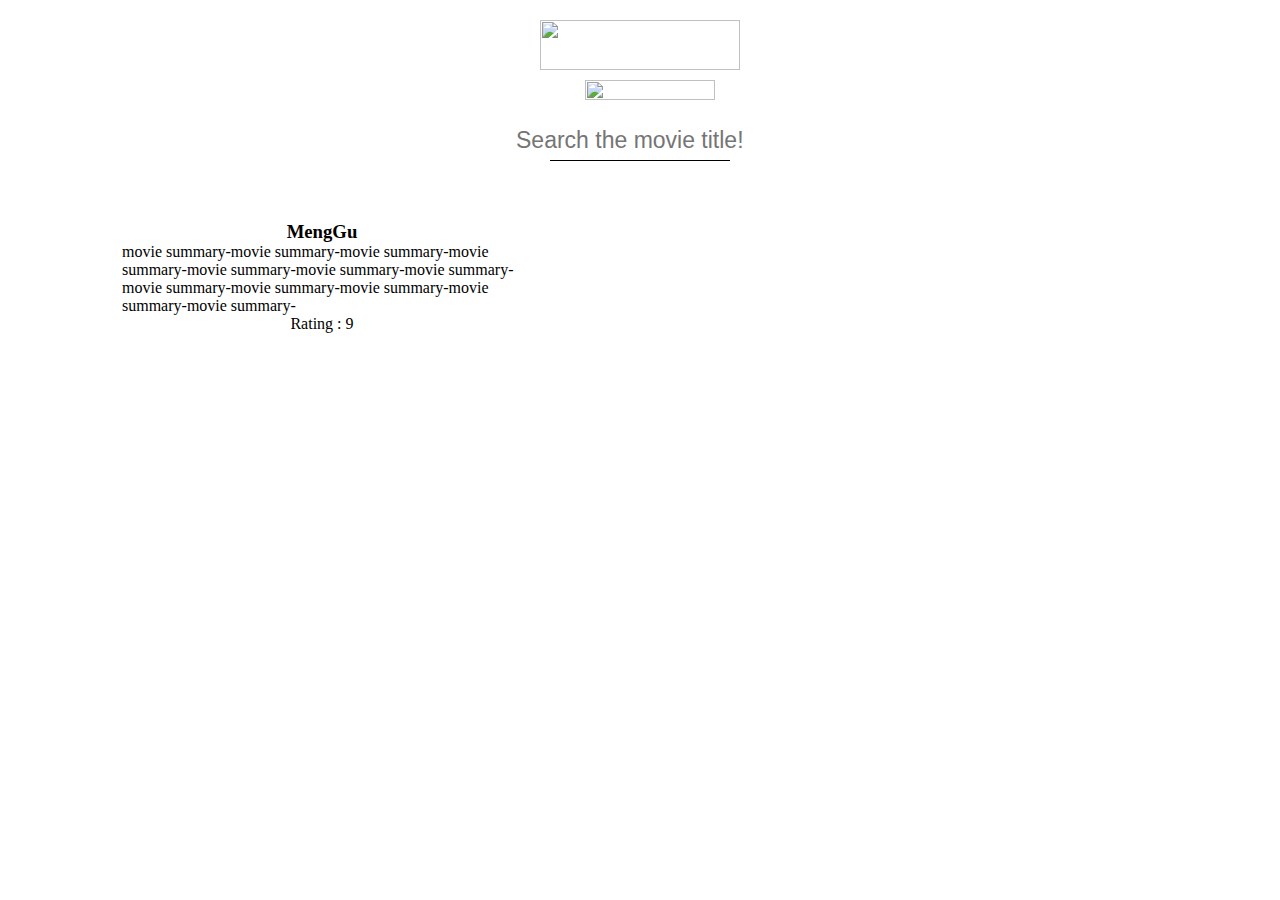
==== index.html @ 294d4c4d "index:search수정" ====
<!DOCTYPE html>
<html lang="ko">
  <head>
    <meta charset="UTF-8" />
    <meta http-equiv="X-UA-Compatible" content="IE=edge" />
    <meta name="viewport" content="width=device-width, initial-scale=1.0" />
    <title>🎬Mega BOX🎬</title>
    <link rel="stylesheet" href="./css/index.css" />
  </head>
  <body>
    <div class="header">
      <div class="title">
        <p class="logo">
          <img class="logo_img" src="./img/logo.png" alt="" />
          <img class="logo_img2" src="./img/logo-sub.png" alt="" />
        </p>
      </div>
    </div>
    <form class="searchbox">
      <!-- <label id="search_letter" for="search">Movie search:</label> -->
      <input
        onkeyup="submitName(event)"
        type="text"
        class="search2"
        id="search"
        placeholder="Search the movie title!"
      />
      <button
        onclick="filter(event)"
        type="button"
        class="searching"
        id="searchBtn"
      >
        <i class="iconset icon_search"></i>
      </button>
    </form>

    <section id="card-list" class="card_container">
      <div class="card">
        <img class="img" id="img" src="./맹구.png" alt="" />

        <h3 class="movie-title">MengGu</h3>
        <p class="movie_overview">
          movie summary-movie summary-movie summary-movie summary-movie
          summary-movie summary-movie summary-movie summary-movie summary-movie
          summary-movie summary-movie summary-
        </p>
        <p class="movie_vote_average">Rating : 9</p>
      </div>
    </section>
    <script src="./js/index.js" type="module"></script>
  </body>
</html>
---- css/index.css ----
* {
  box-sizing: border-box;
  margin: 0;
  padding: 0;
}
body {
}

/* 메가박스 글씨 */
.header {
}
.title {
  /* background-color: goldenrod; */
  display: flex;
  flex-direction: column;
  justify-content: center;
  align-items: center;
}
.logo {
  margin-bottom: -5px;
  margin-top: 20px;
}
.logo_img {
  display: flex;
  justify-content: center;
  align-items: center;
  margin-bottom: 10px;
  width: 200px;
  height: 50px;
}
.logo_img2 {
  display: flex;
  justify-content: center;
  align-items: center;
  margin-left: 45px;
  margin-bottom: 10px;
  width: 130px;
  height: 20px;
}

/* 제목 물결치게 하기 --- */
@keyframes anime_textup {
  0% {
    top: 0;
  }
  20% {
    top: -0.2rem;
  }
  40% {
    top: 0;
  }
  60% {
    top: 0;
  }
  80% {
    top: 0;
  }
  100% {
    top: 0;
  }
}

.header span {
  position: relative;
  animation: anime_textup 1.5s infinite;
}

.header span:nth-of-type(1) {
  animation-delay: 0.1s;
}

.header span:nth-of-type(2) {
  animation-delay: 0.2s;
}

.header span:nth-of-type(3) {
  animation-delay: 0.3s;
}

.header span:nth-of-type(4) {
  animation-delay: 0.4s;
}

.header span:nth-of-type(5) {
  animation-delay: 0.5s;
}
.header span:nth-of-type(6) {
  animation-delay: 0.6s;
}
.header span:nth-of-type(7) {
  animation-delay: 0.7s;
}
.header span:nth-of-type(8) {
  animation-delay: 0.8s;
}

/* --- 물결치게 하기 끝 */

/* 검색하는 곳 전체 div */
.searchbox {
  width: 14%;
  display: flex;
  justify-content: center;
  padding: 20px 0;
  background-color: white;
  border-bottom: 1px solid black;
  margin: auto;
  margin-bottom: 40px;
  padding-bottom: 5px;
}

/* search inputbox */
#search {
  margin: 0 10px 0 10px;
  width: 230px;
  border: 0px solid white;
  background-color: white;
  font-size: 23px;
}

#searchBtn {
  width: 30px;
  height: 30px;
  cursor: pointer;
  /* border: 3px solid #8ed000; */

  background: white;
  border-radius: 100px;
  color: black;
  /* box-shadow: 5px 5px 8px blueviolet; */
  transition: 0.3s;
  position: relative;
  border: none;
}

#searchBtn:hover {
  /* background-color: blueviolet; */
  color: white;
  transform: scale(1.2);
}
/* btn circle */
@keyframes ring {
  0% {
    width: 30px;
    height: 30px;
    opacity: 1;
  }
  100% {
    width: 300px;
    height: 300px;
    opacity: 0;
  }
}

#searchBtn:hover::after {
  content: "";
  width: 100px;
  height: 100px;
  border-radius: 100%;
  border: 5px solid gray;
  position: absolute;
  z-index: -1;
  top: 50%;
  left: 50%;
  transform: translate(-50%, -50%) scale(0.3);
  animation: ring 1.5s infinite;
}

.icon_search {
  width: 18px;
  height: 18px;
  background-image: url(https://img.megabox.co.kr/static/pc/images/common/ico/ico-search-white.png);
}
.iconset {
  overflow: hidden;
  display: inline-block;
  margin: -1px 0 0 0;
  padding: 0;
  font-size: 0;
  line-height: 0;
  vertical-align: middle;
  background-position: 0 0;
  background-repeat: no-repeat;
}

.card_container {
  display: grid;
  grid-template-columns: repeat(auto-fill, minmax(400px, 1fr));
  gap: 2rem;
  justify-content: center;
  margin: 0 20px 0 20px;
}

.movie-title {
  display: flex;
  justify-content: center;
  align-items: center;
}

.movie_vote_average {
  display: flex;
  justify-content: center;
  align-items: center;
}

.card {
  display: flex;
  flex-direction: column;
  justify-self: center;
  cursor: pointer;
  /* border: 2px solid white; */
  /* background-color: yellowgreen; */
  margin: 20px;
  max-width: 400px;
  border-radius: 80px;
}
.card:hover {
  opacity: 0.8;
  max-width: 420px;
  border: 3px dashed gray;
}
.img {
  border-radius: 80px;
}
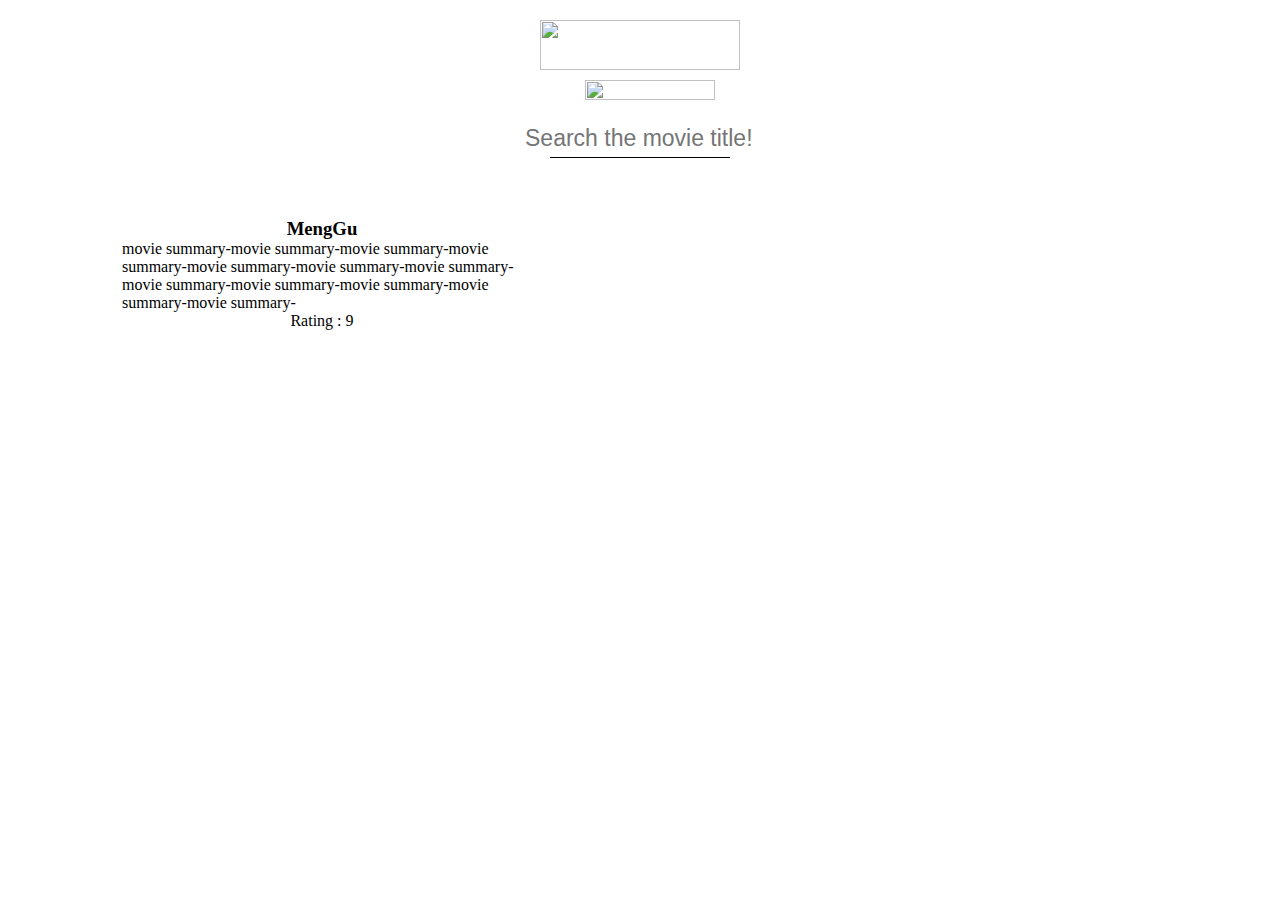
==== commit 0e319bfb: "Merge pull request #10 from ddooo00/yeon" ====
--- a/index.html
+++ b/index.html
@@ -31,7 +31,7 @@
         class="searching"
         id="searchBtn"
       >
-        <i class="iconset icon_search"></i>
+        <i class="icon_search"></i>
       </button>
     </form>
 
--- a/css/index.css
+++ b/css/index.css
@@ -119,13 +119,12 @@
 }
 
 #searchBtn {
-  width: 30px;
-  height: 30px;
+  width: 25px;
+  height: 25px;
   cursor: pointer;
-  /* border: 3px solid #8ed000; */
-
-  background: white;
-  border-radius: 100px;
+  background: url(https://img.megabox.co.kr/static/pc/images/common/ico/ico-search-white.png)
+    center/cover no-repeat;
+  border-radius: 10px;
   color: black;
   /* box-shadow: 5px 5px 8px blueviolet; */
   transition: 0.3s;
@@ -166,11 +165,6 @@
   animation: ring 1.5s infinite;
 }
 
-.icon_search {
-  width: 18px;
-  height: 18px;
-  background-image: url(https://img.megabox.co.kr/static/pc/images/common/ico/ico-search-white.png);
-}
 .iconset {
   overflow: hidden;
   display: inline-block;
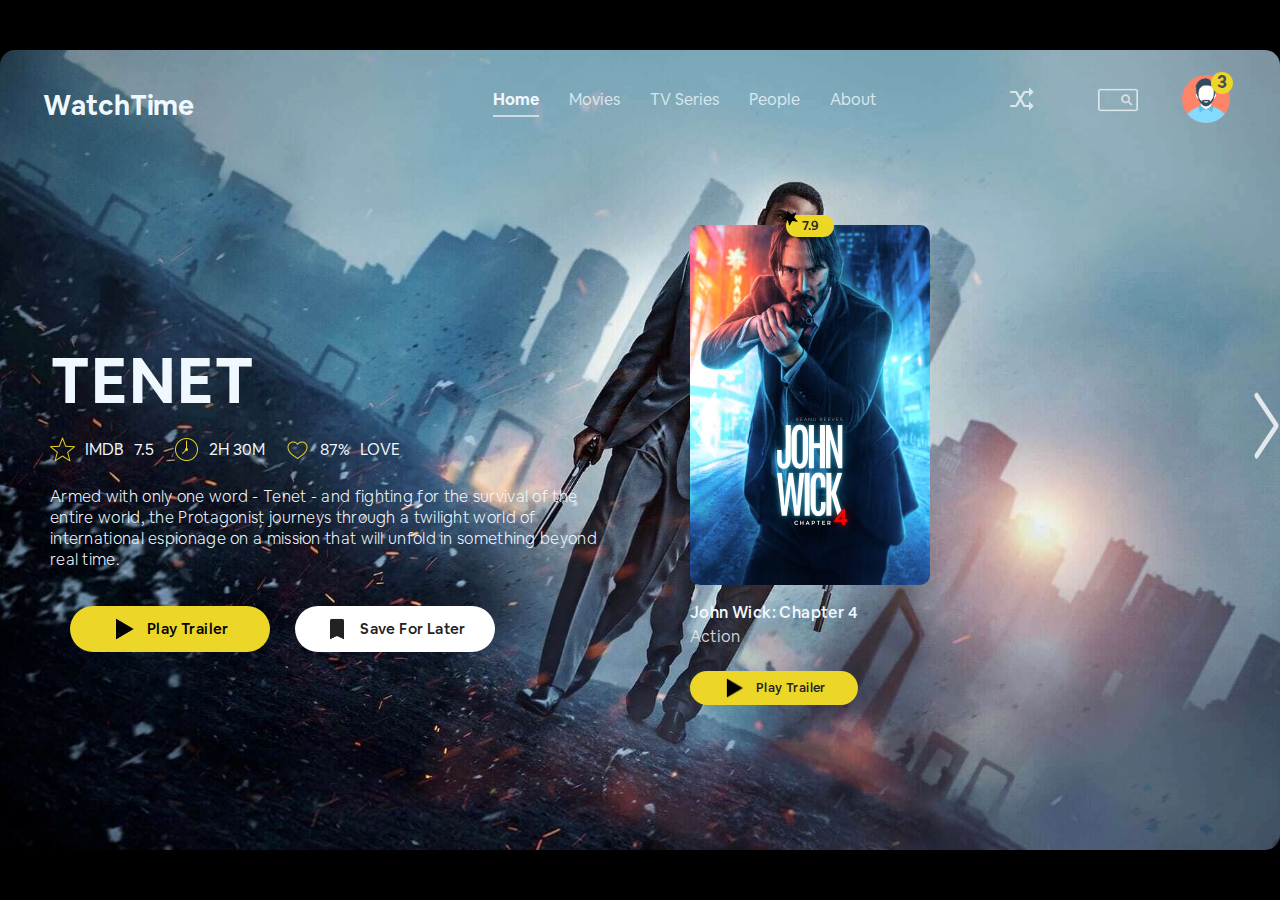
==== commit c733af63: "All been changed" ====
--- a/index.html
+++ b/index.html
@@ -1,53 +1,111 @@
 <!DOCTYPE html>
 <html lang="ko">
-  <head>
+
+<head>
     <meta charset="UTF-8" />
     <meta http-equiv="X-UA-Compatible" content="IE=edge" />
     <meta name="viewport" content="width=device-width, initial-scale=1.0" />
     <title>🎬Mega BOX🎬</title>
+    <link rel="stylesheet" href="css/reset.css" />
     <link rel="stylesheet" href="./css/index.css" />
-  </head>
-  <body>
-    <div class="header">
-      <div class="title">
-        <p class="logo">
-          <img class="logo_img" src="./img/logo.png" alt="" />
-          <img class="logo_img2" src="./img/logo-sub.png" alt="" />
-        </p>
-      </div>
-    </div>
-    <form class="searchbox">
-      <!-- <label id="search_letter" for="search">Movie search:</label> -->
-      <input
-        onkeyup="submitName(event)"
-        type="text"
-        class="search2"
-        id="search"
-        placeholder="Search the movie title!"
-      />
-      <button
-        onclick="filter(event)"
-        type="button"
-        class="searching"
-        id="searchBtn"
-      >
-        <i class="icon_search"></i>
-      </button>
-    </form>
+    <script src="/index2.js" type="module" defer></script>
+    <script src="/js/index.js" type="module" defer></script>
+    <script src="/docorate.js" type="module" defer></script>
+</head>
 
-    <section id="card-list" class="card_container">
-      <div class="card">
-        <img class="img" id="img" src="./맹구.png" alt="" />
+<body style="opacity: 0;">
+    <main>
+        <header>
+            <div id="logo-container">
+                <h1 id="logo">WatchTime</h1>
+            </div>
+            <nav>
+                <ul>
+                    <li><a id="nav-home">Home</a></li>
+                    <li><a id="nav-movies">Movies</a></li>
+                    <li><a id="nav-tv">TV Series</a></li>
+                    <li><a id="nav-people">People</a></li>
+                    <li><a id="nav-about">About</a></li>
+                </ul>
+            </nav>
+            <div id="random-container">
+                <img id="random-icon" src="img/random2.png" alt="random movie">
+            </div>
+            <div id="search-icon-container">
+                <img id="search-icon" src="img/search.png" alt="search icon">
+            </div>
+            <div id="search-result-container">
+                <input id="search-input" type="text" placeholder="Search" autocomplete="off">
+            </div>
+            <div id="header-profile-div">
+                <img src="./img/profile.png" alt="profile picture" />
+                <div id="profile-notification-mark">3</div>
+            </div>
+        </header>
+        <section id="section-1">
+            <div id="main-movie-container">
+                <h1 id="main-movie-title">TENET</h1>
+                <div id="main-movie-icons-container">
+                    <div class="main-icons-div">
+                        <img src="img/star.png" alt="ratings" />
+                        <h2>IMDB</h2>
+                        <h2>7.5</h2>
+                    </div>
+                    <div class="main-icons-div">
+                        <img src="img/time.png" alt="play time" />
+                        <h2>2H 30M</h2>
+                    </div>
+                    <div class="main-icons-div">
+                        <img src="img/like.png" alt="likes" />
+                        <h2>87%</h2>
+                        <h2>LOVE</h2>
+                    </div>
+                </div>
+                <div id="main-plot-div">
+                    <p>
+                        Armed with only one word - Tenet - and fighting for
+                        the survival of the entire world, the Protagonist
+                        journeys through a twilight world of international
+                        espionage on a mission that will unfold in something
+                        beyond real time.
+                    </p>
+                </div>
+                <div id="main-buttons-div">
+                    <div class="play-trailer-button main-buttons" id="main-play-trailer-button">
+                        <img src="img/play.png" alt="play button" />
+                        <h4>Play Trailer</h4>
+                    </div>
+                    <div id="save-for-later-button" class="main-buttons">
+                        <img src="img/save-black.png" alt="save button" />
+                        <h4>Save For Later</h4>
+                    </div>
+                </div>
+            </div>
+        </section>
+        <section id="section-2">
+            <img src="img/arrow_left.png" alt="arrow to brwose next cards" id="arrow-left" class="arrows" />
+            <img src="img/arrow_right.png" alt="arrow to brwose previous cards" id="arrow-right" class="arrows" />
+            <div id="cards-container">
+                <div class="card">
+                    <div class="card-rate">
+                        <img class="card-rate-left-star" src="img/star-black.png" alt="" />
+                        <p>7.9</p>
+                    </div>
+                    <img class="card-poster" src="img/poster-1.jpeg" alt="" />
+                    <div class="card-movie-info">
+                        <h2 class="card-movie-title">
+                            John Wick: Chapter 4
+                        </h2>
+                        <h3 class="card-movie-genre">Action</h3>
+                    </div>
+                    <div class="card-play-trailer-button" id="card-play-trailer-button">
+                        <img src="img/play.png" alt="" />
+                        <h4>Play Trailer</h4>
+                    </div>
+                </div>
+            </div>
+        </section>
+    </main>
+</body>
 
-        <h3 class="movie-title">MengGu</h3>
-        <p class="movie_overview">
-          movie summary-movie summary-movie summary-movie summary-movie
-          summary-movie summary-movie summary-movie summary-movie summary-movie
-          summary-movie summary-movie summary-
-        </p>
-        <p class="movie_vote_average">Rating : 9</p>
-      </div>
-    </section>
-    <script src="./js/index.js" type="module"></script>
-  </body>
-</html>
+</html>--- a/css/index.css
+++ b/css/index.css
@@ -1,218 +1,500 @@
-* {
-  box-sizing: border-box;
-  margin: 0;
-  padding: 0;
-}
+@font-face {
+    font-family: Circular-lt;
+    src: url(./font/CircularSpotifyTxT-Light.ttf);
+}
+
+@font-face {
+    font-family: Circular-md;
+    src: url(./font/CircularSpotifyTxT-Med.ttf);
+}
+
+@font-face {
+    font-family: Airbnb-Cereal-lt;
+    src: url(./font/AirbnbCereal_W_Lt.otf);
+}
+
+@font-face {
+    font-family: Airbnb-Cereal-md;
+    src: url(./font/AirbnbCereal_W_Md.otf);
+}
+
+@font-face {
+    font-family: Airbnb-Cereal-bd;
+    src: url(./font/AirbnbCereal_W_Bd.otf);
+}
+
+@font-face {
+    font-family: Airbnb-Cereal-bk;
+    src: url(./font/AirbnbCereal_W_Bk.otf);
+}
+
+@import url('https://fonts.googleapis.com/css2?family=Montserrat:wght@300;400;500;600;700&display=swap');
+
 body {
-}
-
-/* 메가박스 글씨 */
-.header {
-}
-.title {
-  /* background-color: goldenrod; */
-  display: flex;
-  flex-direction: column;
-  justify-content: center;
-  align-items: center;
-}
-.logo {
-  margin-bottom: -5px;
-  margin-top: 20px;
-}
-.logo_img {
-  display: flex;
-  justify-content: center;
-  align-items: center;
-  margin-bottom: 10px;
-  width: 200px;
-  height: 50px;
-}
-.logo_img2 {
-  display: flex;
-  justify-content: center;
-  align-items: center;
-  margin-left: 45px;
-  margin-bottom: 10px;
-  width: 130px;
-  height: 20px;
-}
-
-/* 제목 물결치게 하기 --- */
-@keyframes anime_textup {
-  0% {
-    top: 0;
-  }
-  20% {
-    top: -0.2rem;
-  }
-  40% {
-    top: 0;
-  }
-  60% {
-    top: 0;
-  }
-  80% {
-    top: 0;
-  }
-  100% {
-    top: 0;
-  }
-}
-
-.header span {
-  position: relative;
-  animation: anime_textup 1.5s infinite;
-}
-
-.header span:nth-of-type(1) {
-  animation-delay: 0.1s;
-}
-
-.header span:nth-of-type(2) {
-  animation-delay: 0.2s;
-}
-
-.header span:nth-of-type(3) {
-  animation-delay: 0.3s;
-}
-
-.header span:nth-of-type(4) {
-  animation-delay: 0.4s;
-}
-
-.header span:nth-of-type(5) {
-  animation-delay: 0.5s;
-}
-.header span:nth-of-type(6) {
-  animation-delay: 0.6s;
-}
-.header span:nth-of-type(7) {
-  animation-delay: 0.7s;
-}
-.header span:nth-of-type(8) {
-  animation-delay: 0.8s;
-}
-
-/* --- 물결치게 하기 끝 */
-
-/* 검색하는 곳 전체 div */
-.searchbox {
-  width: 14%;
-  display: flex;
-  justify-content: center;
-  padding: 20px 0;
-  background-color: white;
-  border-bottom: 1px solid black;
-  margin: auto;
-  margin-bottom: 40px;
-  padding-bottom: 5px;
-}
-
-/* search inputbox */
-#search {
-  margin: 0 10px 0 10px;
-  width: 230px;
-  border: 0px solid white;
-  background-color: white;
-  font-size: 23px;
-}
-
-#searchBtn {
-  width: 25px;
-  height: 25px;
-  cursor: pointer;
-  background: url(https://img.megabox.co.kr/static/pc/images/common/ico/ico-search-white.png)
-    center/cover no-repeat;
-  border-radius: 10px;
-  color: black;
-  /* box-shadow: 5px 5px 8px blueviolet; */
-  transition: 0.3s;
-  position: relative;
-  border: none;
-}
-
-#searchBtn:hover {
-  /* background-color: blueviolet; */
-  color: white;
-  transform: scale(1.2);
-}
-/* btn circle */
-@keyframes ring {
-  0% {
-    width: 30px;
-    height: 30px;
+    height: 100vh;
+    background: #000;
+    display: flex;
+    flex-direction: column;
+    justify-content: center;
+    min-width: 1200px;
+    transition: ease-in-out 0.5s;
+}
+
+h1,
+h2,
+h3,
+h4,
+h5,
+h6,
+a {
+    color: aliceblue;
+    font-family: Airbnb-Cereal-bk, -apple-system, 'system-ui', Roboto,
+        'Helvetica Neue', sans-serif;
+}
+
+p {
+    color: aliceblue;
+    font-family: Airbnb-Cereal-lt, -apple-system, 'system-ui', Roboto,
+        'Helvetica Neue', sans-serif;
+}
+
+main {
+    border-radius: 15px;
+    height: 100%;
+    max-height: 800px;
+    background-size: cover !important;
+    transition: ease-in-out 1s !important;
+    transform: scale(1) !important;
+    background-repeat: no-repeat !important;
+    background: url(../img/main.jpeg);
+    overflow: hidden;
+}
+
+/* HEADER */
+header {
+    display: flex;
+    justify-content: space-between;
+    align-items: center;
+    height: 100px;
+    padding: 0 50px;
+}
+
+/* LOGO */
+#logo {
+    font-family: Airbnb-Cereal-bd, -apple-system, 'system-ui', Roboto,
+        'Helvetica Neue', sans-serif;
+    font-size: 1.55rem;
+    padding-top: 10px;
+    cursor: default;
+    transition: ease-in-out 0.25s;
+    transform: scale(1.1);
+}
+
+#logo:hover {
+    transform: scale(1.15);
+    transition: ease-in-out 0.25s;
+}
+
+/* NAV */
+nav {}
+
+nav ul {
+    display: flex;
+    gap: 30px;
+}
+
+nav a {
+    transition: ease-in-out 0.4s;
+    cursor: pointer;
+    opacity: 0.8;
+    padding-bottom: 3px;
+}
+
+nav a:hover {
+    padding-bottom: 5px;
+    transition: all 0.3s;
     opacity: 1;
-  }
-  100% {
-    width: 300px;
-    height: 300px;
+    letter-spacing: 0.2px;
+    border-bottom: 2px solid rgba(255, 255, 255, 0.5);
+}
+
+#search-icon-container {
+    position: absolute;
+    right: 150px;
+    top: 30px;
+    width: 32px;
+}
+
+#search-icon-container img {
+    width: 40px;
+    opacity: 0.7;
+    transition: ease-in-out 0.25s;
+    cursor: pointer;
+}
+
+#search-icon-container img:hover {
+    transform: scale(1.05);
+    opacity: 1;
+    transition: ease-in-out 0.25s;
+}
+
+#search-input {
+    z-index: -1;
     opacity: 0;
-  }
-}
-
-#searchBtn:hover::after {
-  content: "";
-  width: 100px;
-  height: 100px;
-  border-radius: 100%;
-  border: 5px solid gray;
-  position: absolute;
-  z-index: -1;
-  top: 50%;
-  left: 50%;
-  transform: translate(-50%, -50%) scale(0.3);
-  animation: ring 1.5s infinite;
-}
-
-.iconset {
-  overflow: hidden;
-  display: inline-block;
-  margin: -1px 0 0 0;
-  padding: 0;
-  font-size: 0;
-  line-height: 0;
-  vertical-align: middle;
-  background-position: 0 0;
-  background-repeat: no-repeat;
-}
-
-.card_container {
-  display: grid;
-  grid-template-columns: repeat(auto-fill, minmax(400px, 1fr));
-  gap: 2rem;
-  justify-content: center;
-  margin: 0 20px 0 20px;
-}
-
-.movie-title {
-  display: flex;
-  justify-content: center;
-  align-items: center;
-}
-
-.movie_vote_average {
-  display: flex;
-  justify-content: center;
-  align-items: center;
-}
-
+    width: 250px;
+    height: 32px;
+    background: white;
+    outline: none;
+    border: none;
+    color: #444;
+    font-family: Airbnb-Cereal-lt, -apple-system, BlinkMacSystemFont, 'Segoe UI', Roboto, Oxygen, Ubuntu, Cantarell, 'Open Sans', 'Helvetica Neue', sans-serif;
+    font-size: 0.92rem;
+    padding: 0 10px;
+    border-radius: 5px;
+    transition: ease-in-out 0.4s;
+}
+
+#search-result-container {
+    position: absolute;
+    right: 140px;
+    top: 70px;
+}
+
+#random-container {
+    position: absolute;
+    width: 32px;
+    right: 240px;
+    top: 35px;
+    transition: ease-in-out 0.4s;
+}
+
+#random-icon {
+    width: 28px;
+    opacity: 0.7;
+    cursor: pointer;
+    transition: 0.25s ease-in-out;
+}
+
+#random-icon:hover {
+    width: 28px;
+    opacity: 0.7;
+    cursor: pointer;
+    transform: scale(1.05);
+    transition: 0.25s ease-in-out;
+    opacity: 1;
+}
+
+/* HEADER PROFILE */
+#header-profile-div {
+    position: relative;
+    cursor: pointer;
+    transition: ease-in-out 0.25s;
+}
+
+#header-profile-div:hover {
+    transform: scale(1.05);
+    transition: ease-in-out 0.25s;
+}
+
+#header-profile-div img {
+    width: 48px;
+}
+
+#profile-notification-mark {
+    position: absolute;
+    background: rgb(236, 214, 40);
+    width: 22px;
+    height: 22px;
+    border-radius: 100%;
+    top: -3px;
+    right: -3px;
+    font-family: Airbnb-Cereal-bd, -apple-system, 'system-ui', Roboto,
+        'Helvetica Neue', sans-serif;
+    font-size: 1.1rem;
+    padding-left: 6px;
+    padding-top: 1.5px;
+    color: #4d4d4d;
+}
+
+/*  */
+/* SECTION 1 */
+#section-1 {
+    height: calc(100% - 100px);
+    position: relative;
+    display: flex;
+    flex-direction: column;
+    justify-content: center;
+    max-width: 600px;
+}
+
+#main-movie-container {
+    display: flex;
+    flex-direction: column;
+    gap: 25px;
+    padding-left: 50px;
+    cursor: default;
+}
+
+#main-movie-title {
+    font-family: Airbnb-Cereal-bd, -apple-system, 'system-ui', Roboto,
+        'Helvetica Neue', sans-serif;
+    font-size: 4rem;
+    letter-spacing: 1px;
+}
+
+/* MAIN ICON DIV */
+#main-movie-icons-container {
+    display: flex;
+    gap: 20px;
+}
+
+.main-icons-div {
+    display: flex;
+    gap: 10px;
+    align-items: center;
+}
+
+.main-icons-div img {
+    width: 25px;
+}
+
+/* PLOT DIV */
+#main-plot-div p {
+    line-height: 1.3;
+    letter-spacing: 0.3px;
+}
+
+/* MAIN BUTTON DIV */
+#main-buttons-div {
+    padding-left: 20px;
+    padding-top: 10px;
+    display: flex;
+    gap: 25px;
+}
+
+.main-buttons {
+    display: flex;
+    border-radius: 30px;
+    padding: 10px 20px;
+    width: 200px;
+    justify-content: center;
+    align-items: center;
+    gap: 10px;
+    font-size: 0.95rem;
+    cursor: pointer;
+    transition: ease-in-out 0.4s;
+}
+
+#main-play-trailer-button {
+    background: rgb(236, 214, 40);
+    border: none;
+}
+
+#main-play-trailer-button h4 {
+    color: black;
+    font-family: Airbnb-Cereal-md;
+    letter-spacing: 0.4px;
+}
+
+#main-play-trailer-button:hover {
+    background: rgb(254, 228, 29);
+    transition: 0.2s;
+    transform: scale(0.99);
+}
+
+#main-play-trailer-button:active {
+    transform: scale(0.96);
+}
+
+#save-for-later-button {
+    border: none;
+    background: #fff;
+}
+
+#save-for-later-button h4 {
+    color: #222;
+    font-family: Airbnb-Cereal-md;
+    letter-spacing: 0.4px;
+}
+
+#save-for-later-button:hover {
+    background: #eaeaea;
+    transition: 0.2s;
+    transform: scale(0.99);
+}
+
+#save-for-later-button:active {
+    transform: scale(0.96);
+}
+
+.main-buttons img {
+    width: 26px;
+}
+
+/* SECTION 2 */
+#section-2 {
+    position: absolute;
+    width: 50%;
+    min-width: 500px;
+    /* height: calc(100% - 100px); */
+    display: flex;
+    flex-direction: column;
+    justify-content: center;
+    right: -50px;
+    top: 50px;
+    bottom: 0;
+    cursor: default;
+    z-index: -10;
+    overflow: hidden;
+}
+
+/* ARROWS */
+.arrows {
+    position: absolute;
+    width: 50px;
+    top: 40%;
+    z-index: 10;
+    opacity: 0.8;
+    cursor: pointer;
+    transition: ease-in-out 0.25s;
+    transform: scaleY(1.5);
+}
+
+.arrows:hover {
+    transition: ease-in-out 0.25s;
+    opacity: 1;
+    transform: scaleY(1.6);
+}
+
+#arrow-left {
+    left: -10px;
+}
+
+#arrow-right {
+    right: 50px;
+}
+
+/*  */
+#cards-container {
+    display: flex;
+    gap: 20px;
+    position: relative;
+    transition: 0.5s ease-in-out;
+}
+
+/* CARD */
 .card {
-  display: flex;
-  flex-direction: column;
-  justify-self: center;
-  cursor: pointer;
-  /* border: 2px solid white; */
-  /* background-color: yellowgreen; */
-  margin: 20px;
-  max-width: 400px;
-  border-radius: 80px;
-}
-.card:hover {
-  opacity: 0.8;
-  max-width: 420px;
-  border: 3px dashed gray;
-}
-.img {
-  border-radius: 80px;
-}
+    position: relative;
+    height: 500px;
+    transition: 0.4s ease-in-out;
+
+}
+
+.card-rate {
+    position: absolute;
+    top: -10px;
+    left: 0;
+    right: 0;
+    width: 20%;
+    margin: 0 auto;
+    background: rgb(236, 214, 40);
+    padding: 4.5px 0;
+    border-radius: 15px;
+    z-index: 2;
+}
+
+.card-rate p {
+    font-family: Airbnb-Cereal-md;
+    font-size: 0.8rem;
+    text-align: center;
+    color: #222;
+}
+
+.card-rate-left-star {
+    position: absolute;
+    width: 15px;
+    transform: rotate(-170deg);
+    top: -4px;
+    left: -3px;
+}
+
+.card-poster {
+    width: 240px;
+    min-width: 240px;
+    height: 360px;
+    min-height: 360px;
+    border-radius: 10px;
+    cursor: pointer;
+    transition: ease-in-out 0.25s;
+    z-index: 1;
+}
+
+.card-poster:hover {
+    transform: matrix(1, 0, 0, 1, 0, 4);
+    transition: ease-in-out 0.25s;
+}
+
+.card-movie-info {
+    display: flex;
+    flex-direction: column;
+    gap: 7px;
+    padding-top: 15px;
+    color: aliceblue;
+}
+
+.card-movie-title {
+    font-family: Airbnb-Cereal-md;
+    letter-spacing: 0.4px;
+    line-height: 1.2;
+    max-width: 250px;
+    max-height: 50px;
+    overflow: auto;
+    -webkit-appearance: none;
+    /* Safari, Chrome, Edge */
+    -moz-appearance: none;
+    /* Firefox */
+    appearance: none;
+    /* Standard */
+}
+
+.card-movie-info h3 {
+    color: #e9e9e9e2;
+}
+
+.card-play-trailer-button {
+    position: absolute;
+    bottom: 20px;
+    margin-top: 15px;
+    width: 70%;
+    display: flex;
+    gap: 10px;
+    justify-content: center;
+    align-items: center;
+    padding: 5px 30px;
+    border: none;
+    background: rgb(236, 214, 40);
+    border-radius: 40px;
+    transition: 0.25s ease-in-out;
+    cursor: pointer;
+}
+
+.card-play-trailer-button:hover {
+    transition: 0.25s ease-in-out;
+    background: rgb(253, 226, 14);
+}
+
+.card-play-trailer-button:active {
+    transition: 0.25s ease-in-out;
+    transform: matrix(1, 0, 0, 1, 0, 1.5);
+}
+
+.card-play-trailer-button h4 {
+    font-family: Airbnb-Cereal-md;
+    letter-spacing: 0.4px;
+    font-size: 0.8rem;
+    color: #222;
+}
+
+.card-play-trailer-button img {
+    width: 24px;
+}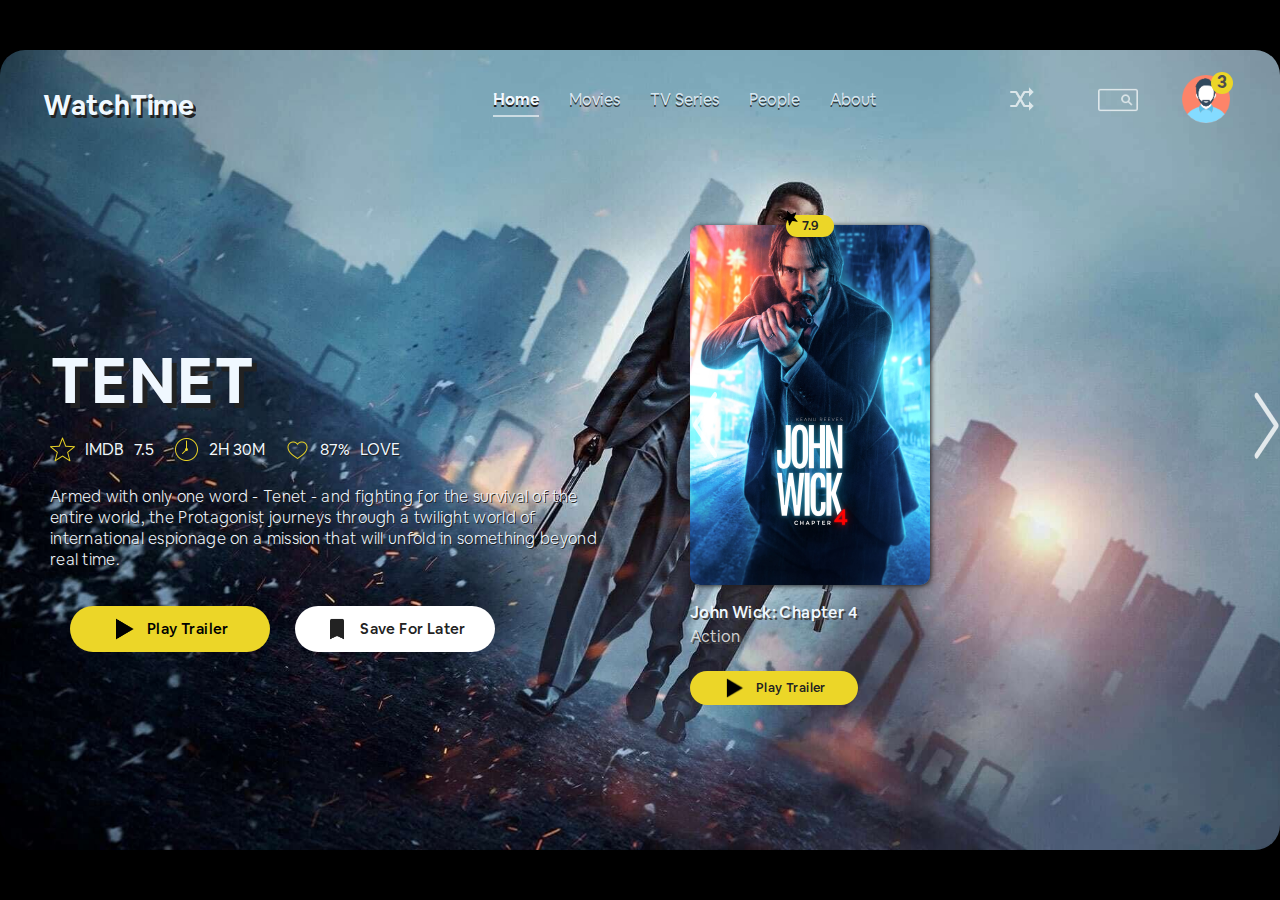
==== commit 6a3ec354: "Merge pull request #13 from ddooo00/ddo" ====
--- a/index.html
+++ b/index.html
@@ -1,7 +1,6 @@
 <!DOCTYPE html>
 <html lang="ko">
-
-<head>
+  <head>
     <meta charset="UTF-8" />
     <meta http-equiv="X-UA-Compatible" content="IE=edge" />
     <meta name="viewport" content="width=device-width, initial-scale=1.0" />
@@ -11,101 +10,120 @@
     <script src="/index2.js" type="module" defer></script>
     <script src="/js/index.js" type="module" defer></script>
     <script src="/docorate.js" type="module" defer></script>
-</head>
+  </head>
 
-<body style="opacity: 0;">
-    <main>
-        <header>
-            <div id="logo-container">
-                <h1 id="logo">WatchTime</h1>
+  <body>
+    <div id="loading"></div>
+    <main style="opacity: 0">
+      <header>
+        <div id="logo-container">
+          <h1 id="logo">WatchTime</h1>
+        </div>
+        <nav>
+          <ul>
+            <li><a id="nav-home">Home</a></li>
+            <li><a id="nav-movies">Movies</a></li>
+            <li><a id="nav-tv">TV Series</a></li>
+            <li><a id="nav-people">People</a></li>
+            <li><a id="nav-about">About</a></li>
+          </ul>
+        </nav>
+        <div id="random-container">
+          <img id="random-icon" src="img/random2.png" alt="random movie" />
+        </div>
+        <div id="search-icon-container">
+          <img id="search-icon" src="img/search.png" alt="search icon" />
+        </div>
+        <div id="search-result-container">
+          <input
+            id="search-input"
+            type="text"
+            placeholder="Search"
+            autocomplete="off"
+          />
+        </div>
+        <div id="header-profile-div">
+          <img src="./img/profile.png" alt="profile picture" />
+          <div id="profile-notification-mark">3</div>
+        </div>
+      </header>
+      <section id="section-1">
+        <div id="main-movie-container">
+          <h1 id="main-movie-title">TENET</h1>
+          <div id="main-movie-icons-container">
+            <div class="main-icons-div">
+              <img src="img/star.png" alt="ratings" />
+              <h2>IMDB</h2>
+              <h2 id="main-rate">7.5</h2>
             </div>
-            <nav>
-                <ul>
-                    <li><a id="nav-home">Home</a></li>
-                    <li><a id="nav-movies">Movies</a></li>
-                    <li><a id="nav-tv">TV Series</a></li>
-                    <li><a id="nav-people">People</a></li>
-                    <li><a id="nav-about">About</a></li>
-                </ul>
-            </nav>
-            <div id="random-container">
-                <img id="random-icon" src="img/random2.png" alt="random movie">
+            <div class="main-icons-div">
+              <img src="img/time.png" alt="play time" />
+              <h2 id="main-running-time">2H 30M</h2>
             </div>
-            <div id="search-icon-container">
-                <img id="search-icon" src="img/search.png" alt="search icon">
+            <div class="main-icons-div">
+              <img src="img/like.png" alt="likes" />
+              <h2 id="main-rate-percentage">87%</h2>
+              <h2>LOVE</h2>
             </div>
-            <div id="search-result-container">
-                <input id="search-input" type="text" placeholder="Search" autocomplete="off">
+          </div>
+          <div id="main-plot-div">
+            <p id="main-plot">
+              Armed with only one word - Tenet - and fighting for the survival
+              of the entire world, the Protagonist journeys through a twilight
+              world of international espionage on a mission that will unfold in
+              something beyond real time.
+            </p>
+          </div>
+          <div id="main-buttons-div">
+            <div
+              class="play-trailer-button main-buttons"
+              id="main-play-trailer-button"
+            >
+              <img src="img/play.png" alt="play button" />
+              <h4>Play Trailer</h4>
             </div>
-            <div id="header-profile-div">
-                <img src="./img/profile.png" alt="profile picture" />
-                <div id="profile-notification-mark">3</div>
+            <div id="save-for-later-button" class="main-buttons">
+              <img src="img/save-black.png" alt="save button" />
+              <h4>Save For Later</h4>
             </div>
-        </header>
-        <section id="section-1">
-            <div id="main-movie-container">
-                <h1 id="main-movie-title">TENET</h1>
-                <div id="main-movie-icons-container">
-                    <div class="main-icons-div">
-                        <img src="img/star.png" alt="ratings" />
-                        <h2>IMDB</h2>
-                        <h2>7.5</h2>
-                    </div>
-                    <div class="main-icons-div">
-                        <img src="img/time.png" alt="play time" />
-                        <h2>2H 30M</h2>
-                    </div>
-                    <div class="main-icons-div">
-                        <img src="img/like.png" alt="likes" />
-                        <h2>87%</h2>
-                        <h2>LOVE</h2>
-                    </div>
-                </div>
-                <div id="main-plot-div">
-                    <p>
-                        Armed with only one word - Tenet - and fighting for
-                        the survival of the entire world, the Protagonist
-                        journeys through a twilight world of international
-                        espionage on a mission that will unfold in something
-                        beyond real time.
-                    </p>
-                </div>
-                <div id="main-buttons-div">
-                    <div class="play-trailer-button main-buttons" id="main-play-trailer-button">
-                        <img src="img/play.png" alt="play button" />
-                        <h4>Play Trailer</h4>
-                    </div>
-                    <div id="save-for-later-button" class="main-buttons">
-                        <img src="img/save-black.png" alt="save button" />
-                        <h4>Save For Later</h4>
-                    </div>
-                </div>
+          </div>
+        </div>
+      </section>
+      <section id="section-2">
+        <img
+          src="img/arrow_left.png"
+          alt="arrow to brwose next cards"
+          id="arrow-left"
+          class="arrows"
+        />
+        <img
+          src="img/arrow_right.png"
+          alt="arrow to brwose previous cards"
+          id="arrow-right"
+          class="arrows"
+        />
+        <div id="cards-container">
+          <div class="card">
+            <div class="card-rate">
+              <img
+                class="card-rate-left-star"
+                src="img/star-black.png"
+                alt=""
+              />
+              <p>7.9</p>
             </div>
-        </section>
-        <section id="section-2">
-            <img src="img/arrow_left.png" alt="arrow to brwose next cards" id="arrow-left" class="arrows" />
-            <img src="img/arrow_right.png" alt="arrow to brwose previous cards" id="arrow-right" class="arrows" />
-            <div id="cards-container">
-                <div class="card">
-                    <div class="card-rate">
-                        <img class="card-rate-left-star" src="img/star-black.png" alt="" />
-                        <p>7.9</p>
-                    </div>
-                    <img class="card-poster" src="img/poster-1.jpeg" alt="" />
-                    <div class="card-movie-info">
-                        <h2 class="card-movie-title">
-                            John Wick: Chapter 4
-                        </h2>
-                        <h3 class="card-movie-genre">Action</h3>
-                    </div>
-                    <div class="card-play-trailer-button" id="card-play-trailer-button">
-                        <img src="img/play.png" alt="" />
-                        <h4>Play Trailer</h4>
-                    </div>
-                </div>
+            <img class="card-poster" src="img/poster-1.jpeg" alt="" />
+            <div class="card-movie-info">
+              <h2 class="card-movie-title">John Wick: Chapter 4</h2>
+              <h3 class="card-movie-genre">Action</h3>
             </div>
-        </section>
+            <div class="card-play-trailer-button" id="card-play-trailer-button">
+              <img src="img/play.png" alt="" />
+              <h4>Play Trailer</h4>
+            </div>
+          </div>
+        </div>
+      </section>
     </main>
-</body>
-
-</html>+  </body>
+</html>
--- a/css/index.css
+++ b/css/index.css
@@ -1,43 +1,69 @@
 @font-face {
-    font-family: Circular-lt;
-    src: url(./font/CircularSpotifyTxT-Light.ttf);
+  font-family: Circular-lt;
+  src: url(./font/CircularSpotifyTxT-Light.ttf);
 }
 
 @font-face {
-    font-family: Circular-md;
-    src: url(./font/CircularSpotifyTxT-Med.ttf);
+  font-family: Circular-md;
+  src: url(./font/CircularSpotifyTxT-Med.ttf);
 }
 
 @font-face {
-    font-family: Airbnb-Cereal-lt;
-    src: url(./font/AirbnbCereal_W_Lt.otf);
+  font-family: Airbnb-Cereal-lt;
+  src: url(./font/AirbnbCereal_W_Lt.otf);
 }
 
 @font-face {
-    font-family: Airbnb-Cereal-md;
-    src: url(./font/AirbnbCereal_W_Md.otf);
+  font-family: Airbnb-Cereal-md;
+  src: url(./font/AirbnbCereal_W_Md.otf);
 }
 
 @font-face {
-    font-family: Airbnb-Cereal-bd;
-    src: url(./font/AirbnbCereal_W_Bd.otf);
+  font-family: Airbnb-Cereal-bd;
+  src: url(./font/AirbnbCereal_W_Bd.otf);
 }
 
 @font-face {
-    font-family: Airbnb-Cereal-bk;
-    src: url(./font/AirbnbCereal_W_Bk.otf);
-}
-
-@import url('https://fonts.googleapis.com/css2?family=Montserrat:wght@300;400;500;600;700&display=swap');
+  font-family: Airbnb-Cereal-bk;
+  src: url(./font/AirbnbCereal_W_Bk.otf);
+}
+
+@import url("https://fonts.googleapis.com/css2?family=Montserrat:wght@300;400;500;600;700&display=swap");
+
+#loading {
+  opacity: 0;
+  transition: 0.2s ease-in-out;
+  position: absolute;
+  top: 46%;
+  left: 50%;
+  transform: translate(-50%, -50%);
+  width: 50px;
+  height: 50px;
+  border-radius: 50%;
+  border: 4px solid #f1f1f1;
+  border-top: 4px solid #ecd628;
+  animation: spin 1s infinite linear;
+  z-index: 100;
+}
+
+@keyframes spin {
+  0% {
+    transform: rotate(0deg);
+  }
+
+  100% {
+    transform: rotate(360deg);
+  }
+}
 
 body {
-    height: 100vh;
-    background: #000;
-    display: flex;
-    flex-direction: column;
-    justify-content: center;
-    min-width: 1200px;
-    transition: ease-in-out 0.5s;
+  height: 100vh;
+  background: #000;
+  display: flex;
+  flex-direction: column;
+  justify-content: center;
+  min-width: 1200px;
+  transition: ease-in-out 0.5s;
 }
 
 h1,
@@ -47,454 +73,466 @@
 h5,
 h6,
 a {
-    color: aliceblue;
-    font-family: Airbnb-Cereal-bk, -apple-system, 'system-ui', Roboto,
-        'Helvetica Neue', sans-serif;
+  color: aliceblue;
+  font-family: Airbnb-Cereal-bk, -apple-system, "system-ui", Roboto,
+    "Helvetica Neue", sans-serif;
 }
 
 p {
-    color: aliceblue;
-    font-family: Airbnb-Cereal-lt, -apple-system, 'system-ui', Roboto,
-        'Helvetica Neue', sans-serif;
+  color: aliceblue;
+  font-family: Airbnb-Cereal-lt, -apple-system, "system-ui", Roboto,
+    "Helvetica Neue", sans-serif;
 }
 
 main {
-    border-radius: 15px;
-    height: 100%;
-    max-height: 800px;
-    background-size: cover !important;
-    transition: ease-in-out 1s !important;
-    transform: scale(1) !important;
-    background-repeat: no-repeat !important;
-    background: url(../img/main.jpeg);
-    overflow: hidden;
+  border-radius: 25px;
+  height: 100%;
+  max-height: 800px;
+  background-size: cover !important;
+  transition: ease-in-out 1s !important;
+  transform: scale(1) !important;
+  background-repeat: no-repeat !important;
+  background: url(../img/main.jpeg);
+  overflow: hidden;
 }
 
 /* HEADER */
 header {
-    display: flex;
-    justify-content: space-between;
-    align-items: center;
-    height: 100px;
-    padding: 0 50px;
+  display: flex;
+  justify-content: space-between;
+  align-items: center;
+  height: 100px;
+  padding: 0 50px;
 }
 
 /* LOGO */
 #logo {
-    font-family: Airbnb-Cereal-bd, -apple-system, 'system-ui', Roboto,
-        'Helvetica Neue', sans-serif;
-    font-size: 1.55rem;
-    padding-top: 10px;
-    cursor: default;
-    transition: ease-in-out 0.25s;
-    transform: scale(1.1);
+  font-family: Airbnb-Cereal-bd, -apple-system, "system-ui", Roboto,
+    "Helvetica Neue", sans-serif;
+  font-size: 1.55rem;
+  padding-top: 10px;
+  cursor: default;
+  transition: ease-in-out 0.25s;
+  transform: scale(1.1);
+  text-shadow: #222 2px 2px;
 }
 
 #logo:hover {
-    transform: scale(1.15);
-    transition: ease-in-out 0.25s;
+  transform: scale(1.15);
+  transition: ease-in-out 0.25s;
 }
 
 /* NAV */
-nav {}
+nav {
+}
 
 nav ul {
-    display: flex;
-    gap: 30px;
+  display: flex;
+  gap: 30px;
 }
 
 nav a {
-    transition: ease-in-out 0.4s;
-    cursor: pointer;
-    opacity: 0.8;
-    padding-bottom: 3px;
+  transition: ease-in-out 0.4s;
+  cursor: pointer;
+  opacity: 0.8;
+  padding-bottom: 3px;
+  text-shadow: #222 0px 2px;
 }
 
 nav a:hover {
-    padding-bottom: 5px;
-    transition: all 0.3s;
-    opacity: 1;
-    letter-spacing: 0.2px;
-    border-bottom: 2px solid rgba(255, 255, 255, 0.5);
+  padding-bottom: 5px;
+  transition: all 0.3s;
+  opacity: 1;
+  letter-spacing: 0.2px;
+  border-bottom: 2px solid rgba(255, 255, 255, 0.5);
 }
 
 #search-icon-container {
-    position: absolute;
-    right: 150px;
-    top: 30px;
-    width: 32px;
+  position: absolute;
+  right: 150px;
+  top: 30px;
+  width: 32px;
 }
 
 #search-icon-container img {
-    width: 40px;
-    opacity: 0.7;
-    transition: ease-in-out 0.25s;
-    cursor: pointer;
+  width: 40px;
+  opacity: 0.7;
+  transition: ease-in-out 0.25s;
+  cursor: pointer;
 }
 
 #search-icon-container img:hover {
-    transform: scale(1.05);
-    opacity: 1;
-    transition: ease-in-out 0.25s;
+  transform: scale(1.05);
+  opacity: 1;
+  transition: ease-in-out 0.25s;
 }
 
 #search-input {
-    z-index: -1;
-    opacity: 0;
-    width: 250px;
-    height: 32px;
-    background: white;
-    outline: none;
-    border: none;
-    color: #444;
-    font-family: Airbnb-Cereal-lt, -apple-system, BlinkMacSystemFont, 'Segoe UI', Roboto, Oxygen, Ubuntu, Cantarell, 'Open Sans', 'Helvetica Neue', sans-serif;
-    font-size: 0.92rem;
-    padding: 0 10px;
-    border-radius: 5px;
-    transition: ease-in-out 0.4s;
+  z-index: -1;
+  opacity: 0;
+  width: 250px;
+  height: 32px;
+  background: white;
+  outline: none;
+  border: none;
+  color: #444;
+  font-family: Airbnb-Cereal-lt, -apple-system, BlinkMacSystemFont, "Segoe UI",
+    Roboto, Oxygen, Ubuntu, Cantarell, "Open Sans", "Helvetica Neue", sans-serif;
+  font-size: 0.92rem;
+  padding: 0 10px;
+  border-radius: 5px;
+  transition: ease-in-out 0.4s;
 }
 
 #search-result-container {
-    position: absolute;
-    right: 140px;
-    top: 70px;
+  position: absolute;
+  right: 140px;
+  top: 70px;
 }
 
 #random-container {
-    position: absolute;
-    width: 32px;
-    right: 240px;
-    top: 35px;
-    transition: ease-in-out 0.4s;
+  position: absolute;
+  width: 32px;
+  right: 240px;
+  top: 35px;
+  transition: ease-in-out 0.4s;
 }
 
 #random-icon {
-    width: 28px;
-    opacity: 0.7;
-    cursor: pointer;
-    transition: 0.25s ease-in-out;
+  width: 28px;
+  opacity: 0.7;
+  cursor: pointer;
+  transition: 0.25s ease-in-out;
 }
 
 #random-icon:hover {
-    width: 28px;
-    opacity: 0.7;
-    cursor: pointer;
-    transform: scale(1.05);
-    transition: 0.25s ease-in-out;
-    opacity: 1;
+  width: 28px;
+  opacity: 0.7;
+  cursor: pointer;
+  transform: scale(1.05);
+  transition: 0.25s ease-in-out;
+  opacity: 1;
 }
 
 /* HEADER PROFILE */
 #header-profile-div {
-    position: relative;
-    cursor: pointer;
-    transition: ease-in-out 0.25s;
+  position: relative;
+  cursor: pointer;
+  transition: ease-in-out 0.25s;
 }
 
 #header-profile-div:hover {
-    transform: scale(1.05);
-    transition: ease-in-out 0.25s;
+  transform: scale(1.05);
+  transition: ease-in-out 0.25s;
 }
 
 #header-profile-div img {
-    width: 48px;
+  width: 48px;
 }
 
 #profile-notification-mark {
-    position: absolute;
-    background: rgb(236, 214, 40);
-    width: 22px;
-    height: 22px;
-    border-radius: 100%;
-    top: -3px;
-    right: -3px;
-    font-family: Airbnb-Cereal-bd, -apple-system, 'system-ui', Roboto,
-        'Helvetica Neue', sans-serif;
-    font-size: 1.1rem;
-    padding-left: 6px;
-    padding-top: 1.5px;
-    color: #4d4d4d;
+  position: absolute;
+  background: rgb(236, 214, 40);
+  width: 22px;
+  height: 22px;
+  border-radius: 100%;
+  top: -3px;
+  right: -3px;
+  font-family: Airbnb-Cereal-bd, -apple-system, "system-ui", Roboto,
+    "Helvetica Neue", sans-serif;
+  font-size: 1.1rem;
+  padding-left: 6px;
+  padding-top: 1.5px;
+  color: #4d4d4d;
 }
 
 /*  */
 /* SECTION 1 */
 #section-1 {
-    height: calc(100% - 100px);
-    position: relative;
-    display: flex;
-    flex-direction: column;
-    justify-content: center;
-    max-width: 600px;
+  height: calc(100% - 100px);
+  position: relative;
+  display: flex;
+  flex-direction: column;
+  justify-content: center;
+  max-width: 600px;
 }
 
 #main-movie-container {
-    display: flex;
-    flex-direction: column;
-    gap: 25px;
-    padding-left: 50px;
-    cursor: default;
+  display: flex;
+  flex-direction: column;
+  gap: 25px;
+  padding-left: 50px;
+  cursor: default;
 }
 
 #main-movie-title {
-    font-family: Airbnb-Cereal-bd, -apple-system, 'system-ui', Roboto,
-        'Helvetica Neue', sans-serif;
-    font-size: 4rem;
-    letter-spacing: 1px;
+  font-family: Airbnb-Cereal-bd, -apple-system, "system-ui", Roboto,
+    "Helvetica Neue", sans-serif;
+  font-size: 4rem;
+  letter-spacing: 1px;
+  text-shadow: #222 5px 5px;
 }
 
 /* MAIN ICON DIV */
 #main-movie-icons-container {
-    display: flex;
-    gap: 20px;
+  display: flex;
+  gap: 20px;
 }
 
 .main-icons-div {
-    display: flex;
-    gap: 10px;
-    align-items: center;
+  display: flex;
+  gap: 10px;
+  align-items: center;
 }
 
 .main-icons-div img {
-    width: 25px;
+  width: 25px;
+}
+
+.main-icons-div h2 {
+  text-shadow: #222 1px 1px;
 }
 
 /* PLOT DIV */
 #main-plot-div p {
-    line-height: 1.3;
-    letter-spacing: 0.3px;
+  line-height: 1.3;
+  letter-spacing: 0.3px;
+  text-shadow: #222 1px 1px;
 }
 
 /* MAIN BUTTON DIV */
 #main-buttons-div {
-    padding-left: 20px;
-    padding-top: 10px;
-    display: flex;
-    gap: 25px;
+  padding-left: 20px;
+  padding-top: 10px;
+  display: flex;
+  gap: 25px;
 }
 
 .main-buttons {
-    display: flex;
-    border-radius: 30px;
-    padding: 10px 20px;
-    width: 200px;
-    justify-content: center;
-    align-items: center;
-    gap: 10px;
-    font-size: 0.95rem;
-    cursor: pointer;
-    transition: ease-in-out 0.4s;
+  display: flex;
+  border-radius: 30px;
+  padding: 10px 20px;
+  width: 200px;
+  justify-content: center;
+  align-items: center;
+  gap: 10px;
+  font-size: 0.95rem;
+  cursor: pointer;
+  transition: ease-in-out 0.4s;
 }
 
 #main-play-trailer-button {
-    background: rgb(236, 214, 40);
-    border: none;
+  background: rgb(236, 214, 40);
+  border: none;
 }
 
 #main-play-trailer-button h4 {
-    color: black;
-    font-family: Airbnb-Cereal-md;
-    letter-spacing: 0.4px;
+  color: black;
+  font-family: Airbnb-Cereal-md;
+  letter-spacing: 0.4px;
 }
 
 #main-play-trailer-button:hover {
-    background: rgb(254, 228, 29);
-    transition: 0.2s;
-    transform: scale(0.99);
+  background: rgb(254, 228, 29);
+  transition: 0.2s;
+  transform: scale(0.99);
 }
 
 #main-play-trailer-button:active {
-    transform: scale(0.96);
+  transform: scale(0.96);
 }
 
 #save-for-later-button {
-    border: none;
-    background: #fff;
+  border: none;
+  background: #fff;
 }
 
 #save-for-later-button h4 {
-    color: #222;
-    font-family: Airbnb-Cereal-md;
-    letter-spacing: 0.4px;
+  color: #222;
+  font-family: Airbnb-Cereal-md;
+  letter-spacing: 0.4px;
 }
 
 #save-for-later-button:hover {
-    background: #eaeaea;
-    transition: 0.2s;
-    transform: scale(0.99);
+  background: #eaeaea;
+  transition: 0.2s;
+  transform: scale(0.99);
 }
 
 #save-for-later-button:active {
-    transform: scale(0.96);
+  transform: scale(0.96);
 }
 
 .main-buttons img {
-    width: 26px;
+  width: 26px;
 }
 
 /* SECTION 2 */
 #section-2 {
-    position: absolute;
-    width: 50%;
-    min-width: 500px;
-    /* height: calc(100% - 100px); */
-    display: flex;
-    flex-direction: column;
-    justify-content: center;
-    right: -50px;
-    top: 50px;
-    bottom: 0;
-    cursor: default;
-    z-index: -10;
-    overflow: hidden;
+  position: absolute;
+  width: 50%;
+  min-width: 500px;
+  /* height: calc(100% - 100px); */
+  display: flex;
+  flex-direction: column;
+  justify-content: center;
+  right: -50px;
+  top: 50px;
+  bottom: 0;
+  cursor: default;
+  z-index: -10;
+  overflow: hidden;
 }
 
 /* ARROWS */
 .arrows {
-    position: absolute;
-    width: 50px;
-    top: 40%;
-    z-index: 10;
-    opacity: 0.8;
-    cursor: pointer;
-    transition: ease-in-out 0.25s;
-    transform: scaleY(1.5);
+  position: absolute;
+  width: 50px;
+  top: 40%;
+  z-index: 10;
+  opacity: 0.8;
+  cursor: pointer;
+  transition: ease-in-out 0.25s;
+  transform: scaleY(1.5);
 }
 
 .arrows:hover {
-    transition: ease-in-out 0.25s;
-    opacity: 1;
-    transform: scaleY(1.6);
+  transition: ease-in-out 0.25s;
+  opacity: 1;
+  transform: scaleY(1.6);
 }
 
 #arrow-left {
-    left: -10px;
+  left: -10px;
 }
 
 #arrow-right {
-    right: 50px;
+  right: 50px;
 }
 
 /*  */
 #cards-container {
-    display: flex;
-    gap: 20px;
-    position: relative;
-    transition: 0.5s ease-in-out;
+  display: flex;
+  gap: 20px;
+  position: relative;
+  transition: 0.5s ease-in-out;
 }
 
 /* CARD */
 .card {
-    position: relative;
-    height: 500px;
-    transition: 0.4s ease-in-out;
-
+  position: relative;
+  height: 500px;
+  transition: 0.4s ease-in-out;
 }
 
 .card-rate {
-    position: absolute;
-    top: -10px;
-    left: 0;
-    right: 0;
-    width: 20%;
-    margin: 0 auto;
-    background: rgb(236, 214, 40);
-    padding: 4.5px 0;
-    border-radius: 15px;
-    z-index: 2;
+  position: absolute;
+  top: -10px;
+  left: 0;
+  right: 0;
+  width: 20%;
+  margin: 0 auto;
+  background: rgb(236, 214, 40);
+  padding: 4.5px 0;
+  border-radius: 15px;
+  z-index: 2;
 }
 
 .card-rate p {
-    font-family: Airbnb-Cereal-md;
-    font-size: 0.8rem;
-    text-align: center;
-    color: #222;
+  font-family: Airbnb-Cereal-md;
+  font-size: 0.8rem;
+  text-align: center;
+  color: #222;
 }
 
 .card-rate-left-star {
-    position: absolute;
-    width: 15px;
-    transform: rotate(-170deg);
-    top: -4px;
-    left: -3px;
+  position: absolute;
+  width: 15px;
+  transform: rotate(-170deg);
+  top: -4px;
+  left: -3px;
 }
 
 .card-poster {
-    width: 240px;
-    min-width: 240px;
-    height: 360px;
-    min-height: 360px;
-    border-radius: 10px;
-    cursor: pointer;
-    transition: ease-in-out 0.25s;
-    z-index: 1;
+  width: 240px;
+  min-width: 240px;
+  height: 360px;
+  min-height: 360px;
+  border-radius: 10px;
+  cursor: pointer;
+  transition: ease-in-out 0.25s;
+  z-index: 1;
+  box-shadow: 1px 1px 5px 0px #222;
 }
 
 .card-poster:hover {
-    transform: matrix(1, 0, 0, 1, 0, 4);
-    transition: ease-in-out 0.25s;
+  transform: matrix(1, 0, 0, 1, 0, 4);
+  transition: ease-in-out 0.25s;
 }
 
 .card-movie-info {
-    display: flex;
-    flex-direction: column;
-    gap: 7px;
-    padding-top: 15px;
-    color: aliceblue;
+  display: flex;
+  flex-direction: column;
+  gap: 7px;
+  padding-top: 15px;
+  color: aliceblue;
+  text-shadow: 2px 2px #444;
+  cursor: text;
 }
 
 .card-movie-title {
-    font-family: Airbnb-Cereal-md;
-    letter-spacing: 0.4px;
-    line-height: 1.2;
-    max-width: 250px;
-    max-height: 50px;
-    overflow: auto;
-    -webkit-appearance: none;
-    /* Safari, Chrome, Edge */
-    -moz-appearance: none;
-    /* Firefox */
-    appearance: none;
-    /* Standard */
+  font-family: Airbnb-Cereal-md;
+  letter-spacing: 0.4px;
+  line-height: 1.2;
+  max-width: 250px;
+  max-height: 50px;
+  overflow: auto;
+  -webkit-appearance: none;
+  /* Safari, Chrome, Edge */
+  -moz-appearance: none;
+  /* Firefox */
+  appearance: none;
+  /* Standard */
 }
 
 .card-movie-info h3 {
-    color: #e9e9e9e2;
+  color: #e9e9e9e2;
 }
 
 .card-play-trailer-button {
-    position: absolute;
-    bottom: 20px;
-    margin-top: 15px;
-    width: 70%;
-    display: flex;
-    gap: 10px;
-    justify-content: center;
-    align-items: center;
-    padding: 5px 30px;
-    border: none;
-    background: rgb(236, 214, 40);
-    border-radius: 40px;
-    transition: 0.25s ease-in-out;
-    cursor: pointer;
+  position: absolute;
+  bottom: 20px;
+  margin-top: 15px;
+  width: 70%;
+  display: flex;
+  gap: 10px;
+  justify-content: center;
+  align-items: center;
+  padding: 5px 30px;
+  border: none;
+  background: rgb(236, 214, 40);
+  border-radius: 40px;
+  transition: 0.25s ease-in-out;
+  cursor: pointer;
 }
 
 .card-play-trailer-button:hover {
-    transition: 0.25s ease-in-out;
-    background: rgb(253, 226, 14);
+  transition: 0.25s ease-in-out;
+  background: rgb(253, 226, 14);
 }
 
 .card-play-trailer-button:active {
-    transition: 0.25s ease-in-out;
-    transform: matrix(1, 0, 0, 1, 0, 1.5);
+  transition: 0.25s ease-in-out;
+  transform: matrix(1, 0, 0, 1, 0, 1.5);
 }
 
 .card-play-trailer-button h4 {
-    font-family: Airbnb-Cereal-md;
-    letter-spacing: 0.4px;
-    font-size: 0.8rem;
-    color: #222;
+  font-family: Airbnb-Cereal-md;
+  letter-spacing: 0.4px;
+  font-size: 0.8rem;
+  color: #222;
 }
 
 .card-play-trailer-button img {
-    width: 24px;
-}+  width: 24px;
+}
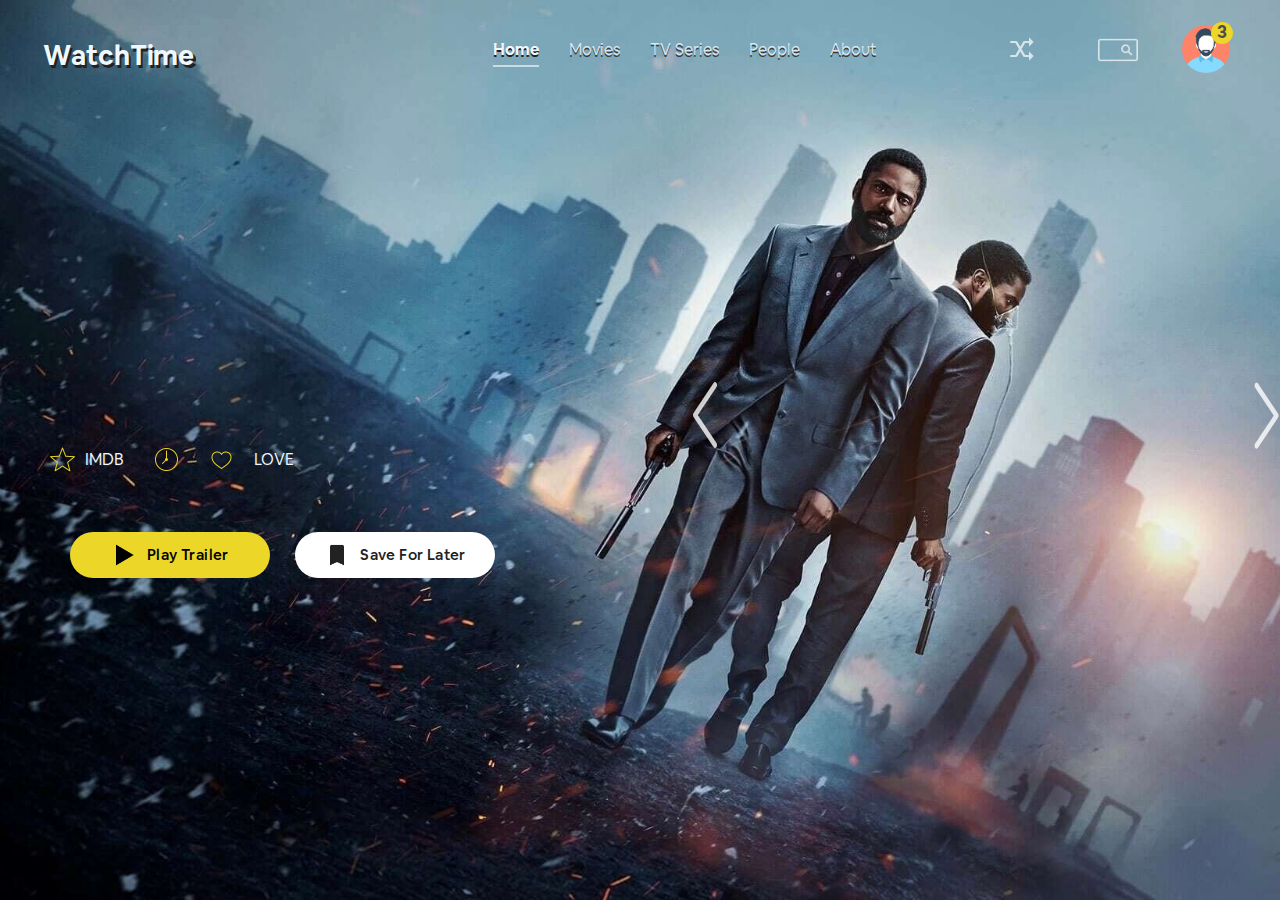
==== commit 36f3c546: "20230608 version 1.0.0 수고하셨습니다!" ====
--- a/index.html
+++ b/index.html
@@ -1,129 +1,89 @@
 <!DOCTYPE html>
 <html lang="ko">
-  <head>
-    <meta charset="UTF-8" />
-    <meta http-equiv="X-UA-Compatible" content="IE=edge" />
-    <meta name="viewport" content="width=device-width, initial-scale=1.0" />
-    <title>🎬Mega BOX🎬</title>
-    <link rel="stylesheet" href="css/reset.css" />
-    <link rel="stylesheet" href="./css/index.css" />
-    <script src="/index2.js" type="module" defer></script>
-    <script src="/js/index.js" type="module" defer></script>
-    <script src="/docorate.js" type="module" defer></script>
-  </head>
 
-  <body>
-    <div id="loading"></div>
-    <main style="opacity: 0">
-      <header>
-        <div id="logo-container">
-          <h1 id="logo">WatchTime</h1>
-        </div>
-        <nav>
-          <ul>
-            <li><a id="nav-home">Home</a></li>
-            <li><a id="nav-movies">Movies</a></li>
-            <li><a id="nav-tv">TV Series</a></li>
-            <li><a id="nav-people">People</a></li>
-            <li><a id="nav-about">About</a></li>
-          </ul>
-        </nav>
-        <div id="random-container">
-          <img id="random-icon" src="img/random2.png" alt="random movie" />
-        </div>
-        <div id="search-icon-container">
-          <img id="search-icon" src="img/search.png" alt="search icon" />
-        </div>
-        <div id="search-result-container">
-          <input
-            id="search-input"
-            type="text"
-            placeholder="Search"
-            autocomplete="off"
-          />
-        </div>
-        <div id="header-profile-div">
-          <img src="./img/profile.png" alt="profile picture" />
-          <div id="profile-notification-mark">3</div>
-        </div>
-      </header>
-      <section id="section-1">
-        <div id="main-movie-container">
-          <h1 id="main-movie-title">TENET</h1>
-          <div id="main-movie-icons-container">
-            <div class="main-icons-div">
-              <img src="img/star.png" alt="ratings" />
-              <h2>IMDB</h2>
-              <h2 id="main-rate">7.5</h2>
-            </div>
-            <div class="main-icons-div">
-              <img src="img/time.png" alt="play time" />
-              <h2 id="main-running-time">2H 30M</h2>
-            </div>
-            <div class="main-icons-div">
-              <img src="img/like.png" alt="likes" />
-              <h2 id="main-rate-percentage">87%</h2>
-              <h2>LOVE</h2>
-            </div>
+<head>
+  <meta charset="UTF-8" />
+  <meta http-equiv="X-UA-Compatible" content="IE=edge" />
+  <meta name="viewport" content="width=device-width, initial-scale=1.0" />
+  <title>WatchTime (10조)</title>
+  <link rel="stylesheet" href="css/reset.css" />
+  <link rel="stylesheet" href="./css/index.css" />
+  <script src="/index2.js" type="module" defer></script>
+  <script src="/js/index.js" type="module" defer></script>
+  <script src="/docorate.js" type="module" defer></script>
+</head>
+
+<body>
+  <div id="loading"></div>
+  <main style="opacity: 0">
+    <header>
+      <div id="logo-container">
+        <h1 id="logo">WatchTime</h1>
+      </div>
+      <nav>
+        <ul>
+          <li><a id="nav-home">Home</a></li>
+          <li><a id="nav-movies">Movies</a></li>
+          <li><a id="nav-tv">TV Series</a></li>
+          <li><a id="nav-people">People</a></li>
+          <li><a id="nav-about">About</a></li>
+        </ul>
+      </nav>
+      <div id="random-container">
+        <img id="random-icon" src="img/random2.png" alt="random movie" />
+      </div>
+      <div id="search-icon-container">
+        <img id="search-icon" src="img/search.png" alt="search icon" />
+      </div>
+      <div id="search-result-container">
+        <input id="search-input" type="text" placeholder="Search" autocomplete="off" />
+      </div>
+      <div id="header-profile-div">
+        <img src="./img/profile.png" alt="profile picture" />
+        <div id="profile-notification-mark">3</div>
+      </div>
+    </header>
+    <section id="section-1">
+      <div id="main-movie-container">
+        <h1 id="main-movie-title"></h1>
+        <div id="main-movie-icons-container">
+          <div class="main-icons-div">
+            <img src="img/star.png" alt="ratings" />
+            <h2>IMDB</h2>
+            <h2 id="main-rate"></h2>
           </div>
-          <div id="main-plot-div">
-            <p id="main-plot">
-              Armed with only one word - Tenet - and fighting for the survival
-              of the entire world, the Protagonist journeys through a twilight
-              world of international espionage on a mission that will unfold in
-              something beyond real time.
-            </p>
+          <div class="main-icons-div">
+            <img src="img/time.png" alt="play time" />
+            <h2 id="main-running-time"></h2>
           </div>
-          <div id="main-buttons-div">
-            <div
-              class="play-trailer-button main-buttons"
-              id="main-play-trailer-button"
-            >
-              <img src="img/play.png" alt="play button" />
-              <h4>Play Trailer</h4>
-            </div>
-            <div id="save-for-later-button" class="main-buttons">
-              <img src="img/save-black.png" alt="save button" />
-              <h4>Save For Later</h4>
-            </div>
+          <div class="main-icons-div">
+            <img src="img/like.png" alt="likes" />
+            <h2 id="main-rate-percentage"></h2>
+            <h2>LOVE</h2>
           </div>
         </div>
-      </section>
-      <section id="section-2">
-        <img
-          src="img/arrow_left.png"
-          alt="arrow to brwose next cards"
-          id="arrow-left"
-          class="arrows"
-        />
-        <img
-          src="img/arrow_right.png"
-          alt="arrow to brwose previous cards"
-          id="arrow-right"
-          class="arrows"
-        />
-        <div id="cards-container">
-          <div class="card">
-            <div class="card-rate">
-              <img
-                class="card-rate-left-star"
-                src="img/star-black.png"
-                alt=""
-              />
-              <p>7.9</p>
-            </div>
-            <img class="card-poster" src="img/poster-1.jpeg" alt="" />
-            <div class="card-movie-info">
-              <h2 class="card-movie-title">John Wick: Chapter 4</h2>
-              <h3 class="card-movie-genre">Action</h3>
-            </div>
-            <div class="card-play-trailer-button" id="card-play-trailer-button">
-              <img src="img/play.png" alt="" />
-              <h4>Play Trailer</h4>
-            </div>
+        <div id="main-plot-div">
+          <p id="main-plot"></p>
+        </div>
+        <div id="main-buttons-div">
+          <div class="play-trailer-button main-buttons" id="main-play-trailer-button">
+            <img src="img/play.png" alt="play button" />
+            <h4>Play Trailer</h4>
+          </div>
+          <div id="save-for-later-button" class="main-buttons">
+            <img src="img/save-black.png" alt="save button" />
+            <h4>Save For Later</h4>
           </div>
         </div>
-      </section>
-    </main>
-  </body>
-</html>
+      </div>
+    </section>
+    <section id="section-2">
+      <img src="img/arrow_left.png" alt="arrow to brwose next cards" id="arrow-left" class="arrows" />
+      <img src="img/arrow_right.png" alt="arrow to brwose previous cards" id="arrow-right" class="arrows" />
+      <div id="cards-container">
+      </div>
+    </section>
+  </main>
+</body>
+
+</html>--- a/css/index.css
+++ b/css/index.css
@@ -85,9 +85,7 @@
 }
 
 main {
-  border-radius: 25px;
   height: 100%;
-  max-height: 800px;
   background-size: cover !important;
   transition: ease-in-out 1s !important;
   transform: scale(1) !important;
@@ -123,9 +121,6 @@
 }
 
 /* NAV */
-nav {
-}
-
 nav ul {
   display: flex;
   gap: 30px;
@@ -298,6 +293,7 @@
   line-height: 1.3;
   letter-spacing: 0.3px;
   text-shadow: #222 1px 1px;
+  word-break: break-all;
 }
 
 /* MAIN BUTTON DIV */
@@ -535,4 +531,4 @@
 
 .card-play-trailer-button img {
   width: 24px;
-}
+}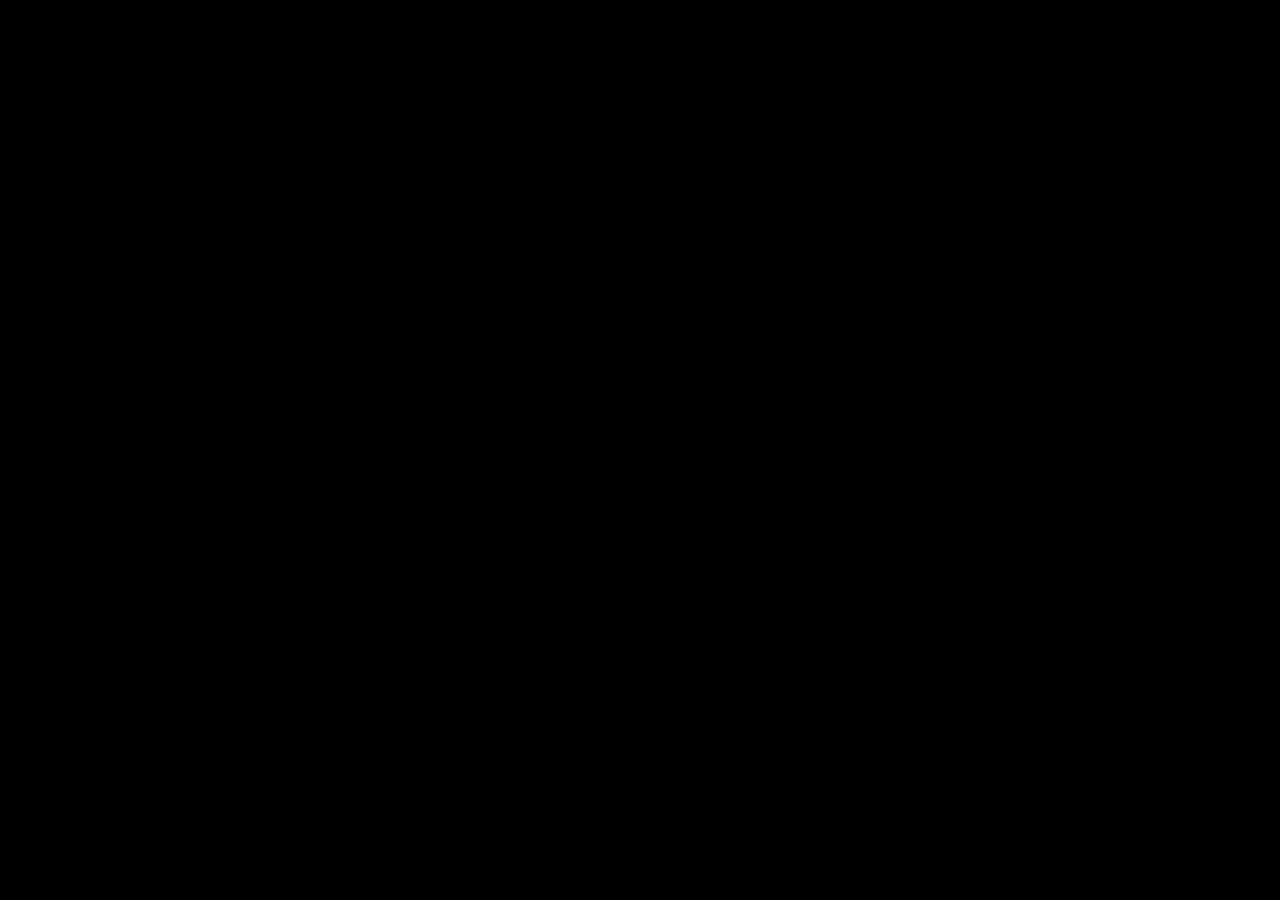
==== commit 7e08ff4a: "파비콘, 상세페이지 타이틀변경" ====
--- a/index.html
+++ b/index.html
@@ -5,12 +5,18 @@
   <meta charset="UTF-8" />
   <meta http-equiv="X-UA-Compatible" content="IE=edge" />
   <meta name="viewport" content="width=device-width, initial-scale=1.0" />
+  <!-- 파비콘 생성 -->
+  <link
+    href="https://img.lovepik.com/free-png/20220108/lovepik-movie-board-png-image_401304105_wh860.png"
+    rel="chortcut icon"
+    type="image/x-icon"
+  />
   <title>WatchTime (10조)</title>
   <link rel="stylesheet" href="css/reset.css" />
   <link rel="stylesheet" href="./css/index.css" />
-  <script src="/index2.js" type="module" defer></script>
+  <script src="/js/index2.js" type="module" defer></script>
   <script src="/js/index.js" type="module" defer></script>
-  <script src="/docorate.js" type="module" defer></script>
+  <script src="/js/docorate.js" type="module" defer></script>
 </head>
 
 <body>
